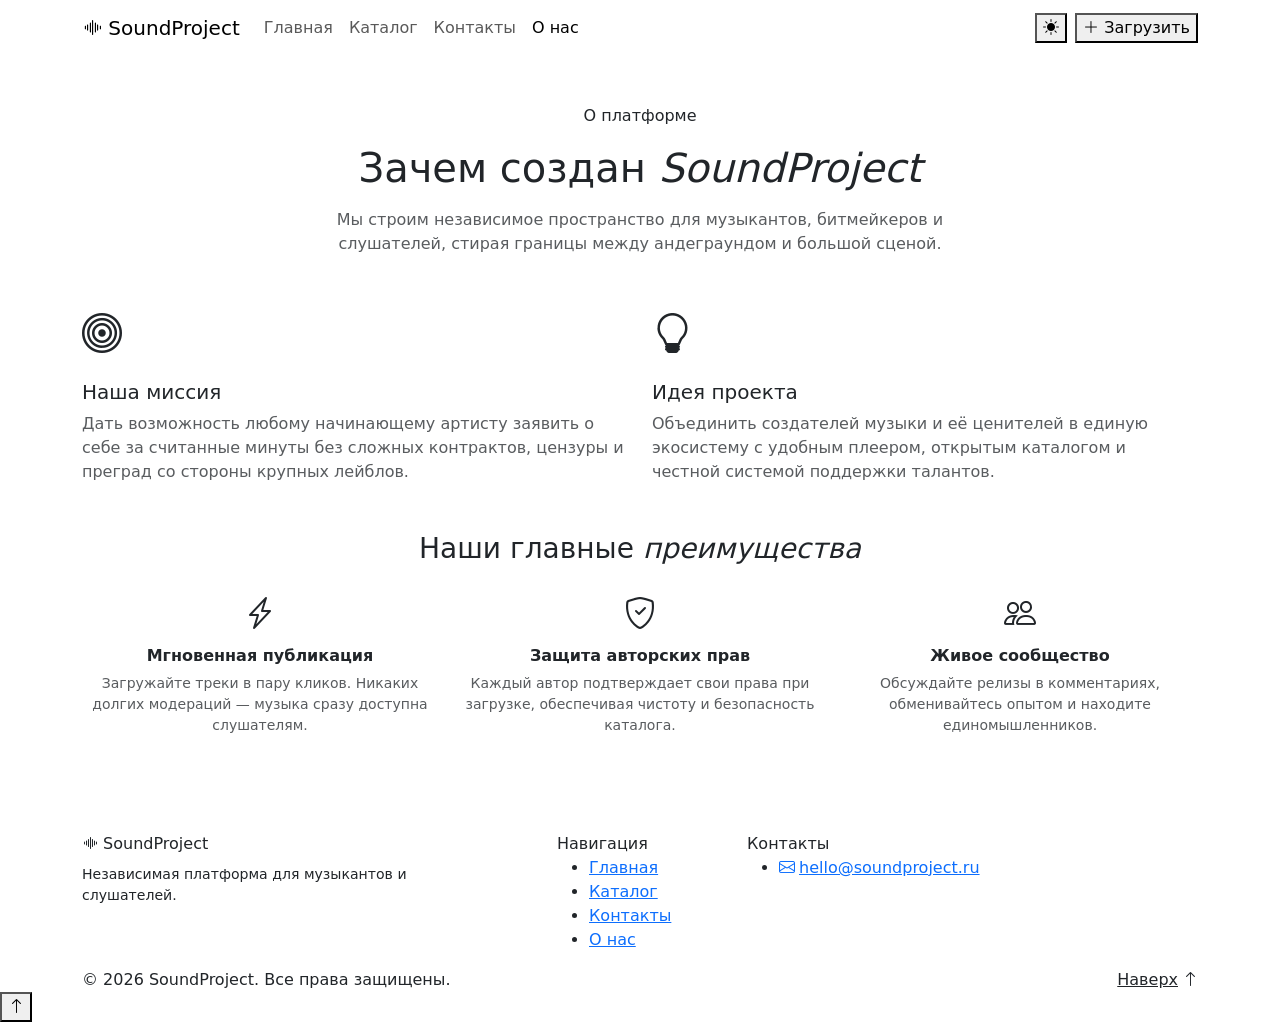
==== about.html @ 77ac219e "Create about.html" ====
<!DOCTYPE html>
<html lang="ru" data-theme="dark">
<head>
  <meta charset="UTF-8">
  <meta name="viewport" content="width=device-width, initial-scale=1">
  <title>О нас — SoundProject</title>
  <link rel="preconnect" href="https://fonts.googleapis.com">
  <link rel="preconnect" href="https://fonts.gstatic.com" crossorigin>
  <link href="https://fonts.googleapis.com/css2?family=Inter:wght@400;500;600;700;800&display=swap" rel="stylesheet">
  <link href="https://cdn.jsdelivr.net/npm/bootstrap@5.3.3/dist/css/bootstrap.min.css" rel="stylesheet">
  <link href="https://cdn.jsdelivr.net/npm/bootstrap-icons@1.11.3/font/bootstrap-icons.min.css" rel="stylesheet">
  <link href="css/custom.css" rel="stylesheet">
</head>
<body>

<nav class="navbar navbar-expand-lg sticky-top" id="top" aria-label="Основная навигация">
  <div class="container">
    <a class="navbar-brand" href="index.html"><i class="bi bi-soundwave logo-icon"></i> SoundProject</a>
    <div class="d-flex align-items-center gap-2 d-lg-none">
      <button class="theme-toggle" aria-label="Сменить тему"><i class="bi bi-sun-fill"></i></button>
      <button class="navbar-toggler" type="button" data-bs-toggle="collapse" data-bs-target="#mainNav" aria-controls="mainNav" aria-expanded="false" aria-label="Открыть меню"><span class="navbar-toggler-icon"></span></button>
    </div>
    <div class="collapse navbar-collapse" id="mainNav">
      <ul class="navbar-nav me-auto mb-2 mb-lg-0">
        <li class="nav-item"><a class="nav-link" href="index.html">Главная</a></li>
        <li class="nav-item"><a class="nav-link" href="catalog.html">Каталог</a></li>
        <li class="nav-item"><a class="nav-link" href="contacts.html">Контакты</a></li>
        <li class="nav-item"><a class="nav-link active" aria-current="page" href="about.html">О нас</a></li>
      </ul>
      <div class="d-flex align-items-center gap-2">
        <button class="theme-toggle d-none d-lg-flex" aria-label="Сменить тему"><i class="bi bi-sun-fill"></i></button>
        <button class="btn-sp" type="button" data-bs-toggle="modal" data-bs-target="#uploadModal"><i class="bi bi-plus-lg"></i> Загрузить</button>
      </div>
    </div>
  </div>
</nav>

<main class="container py-5">
  <div class="mb-5 text-center" style="max-width: 700px; margin: 0 auto;">
    <p class="section-eyebrow">О платформе</p>
    <h1 class="section-title mb-3">Зачем создан <em>SoundProject</em></h1>
    <p class="text-muted">Мы строим независимое пространство для музыкантов, битмейкеров и слушателей, стирая границы между андеграундом и большой сценой.</p>
  </div>

  <div class="row g-4 mb-5">
    <div class="col-12 col-md-6">
      <div class="author-bio h-100">
        <i class="bi bi-bullseye fs-1 mb-3 d-block" style="color:var(--sp-orange)"></i>
        <h3 class="h5">Наша миссия</h3>
        <p class="text-muted mb-0">Дать возможность любому начинающему артисту заявить о себе за считанные минуты без сложных контрактов, цензуры и преград со стороны крупных лейблов.</p>
      </div>
    </div>
    <div class="col-12 col-md-6">
      <div class="author-bio h-100">
        <i class="bi bi-lightbulb fs-1 mb-3 d-block" style="color:var(--sp-orange)"></i>
        <h3 class="h5">Идея проекта</h3>
        <p class="text-muted mb-0">Объединить создателей музыки и её ценителей в единую экосистему с удобным плеером, открытым каталогом и честной системой поддержки талантов.</p>
      </div>
    </div>
  </div>

  <div class="mb-5">
    <h2 class="h3 mb-4 text-center">Наши главные <em>преимущества</em></h2>
    <div class="row g-4">
      <div class="col-12 col-md-4">
        <div class="author-bio h-100 text-center">
          <i class="bi bi-lightning-charge fs-2 text-warning mb-2 d-block" style="color:var(--sp-orange)!important"></i>
          <h4 class="h6 fw-bold">Мгновенная публикация</h4>
          <p class="text-muted small mb-0">Загружайте треки в пару кликов. Никаких долгих модераций — музыка сразу доступна слушателям.</p>
        </div>
      </div>
      <div class="col-12 col-md-4">
        <div class="author-bio h-100 text-center">
          <i class="bi bi-shield-check fs-2 mb-2 d-block" style="color:var(--sp-orange)"></i>
          <h4 class="h6 fw-bold">Защита авторских прав</h4>
          <p class="text-muted small mb-0">Каждый автор подтверждает свои права при загрузке, обеспечивая чистоту и безопасность каталога.</p>
        </div>
      </div>
      <div class="col-12 col-md-4">
        <div class="author-bio h-100 text-center">
          <i class="bi bi-people fs-2 mb-2 d-block" style="color:var(--sp-orange)"></i>
          <h4 class="h6 fw-bold">Живое сообщество</h4>
          <p class="text-muted small mb-0">Обсуждайте релизы в комментариях, обменивайтесь опытом и находите единомышленников.</p>
        </div>
      </div>
    </div>
  </div>
</main>

<footer>
  <div class="container">
    <div class="row g-4">
      <div class="col-12 col-md-5">
        <div class="footer-brand mb-2"><i class="bi bi-soundwave logo-icon"></i> SoundProject</div>
        <p style="font-size:.88rem;max-width:28em">Независимая платформа для музыкантов и слушателей.</p>
      </div>
      <div class="col-6 col-md-2">
        <div class="footer-col-title">Навигация</div>
        <ul class="footer-links">
          <li><a href="index.html">Главная</a></li>
          <li><a href="catalog.html">Каталог</a></li>
          <li><a href="contacts.html">Контакты</a></li>
          <li><a href="about.html">О нас</a></li>
        </ul>
      </div>
      <div class="col-6 col-md-3">
        <div class="footer-col-title">Контакты</div>
        <ul class="footer-links">
          <li><a href="mailto:hello@soundproject.ru"><i class="bi bi-envelope me-1"></i>hello@soundproject.ru</a></li>
        </ul>
      </div>
    </div>
    <div class="footer-bottom d-flex flex-wrap justify-content-between gap-2">
      <span>© 2026 SoundProject. Все права защищены.</span>
      <a href="#top" style="color:var(--sp-muted)" class="d-flex align-items-center gap-1">Наверх <i class="bi bi-arrow-up"></i></a>
    </div>
  </div>
</footer>

<button id="backTop" aria-label="Наверх"><i class="bi bi-arrow-up"></i></button>

<script src="https://cdn.jsdelivr.net/npm/bootstrap@5.3.3/dist/js/bootstrap.bundle.min.js"></script>
<script src="js/app.js"></script>
</body>
</html>
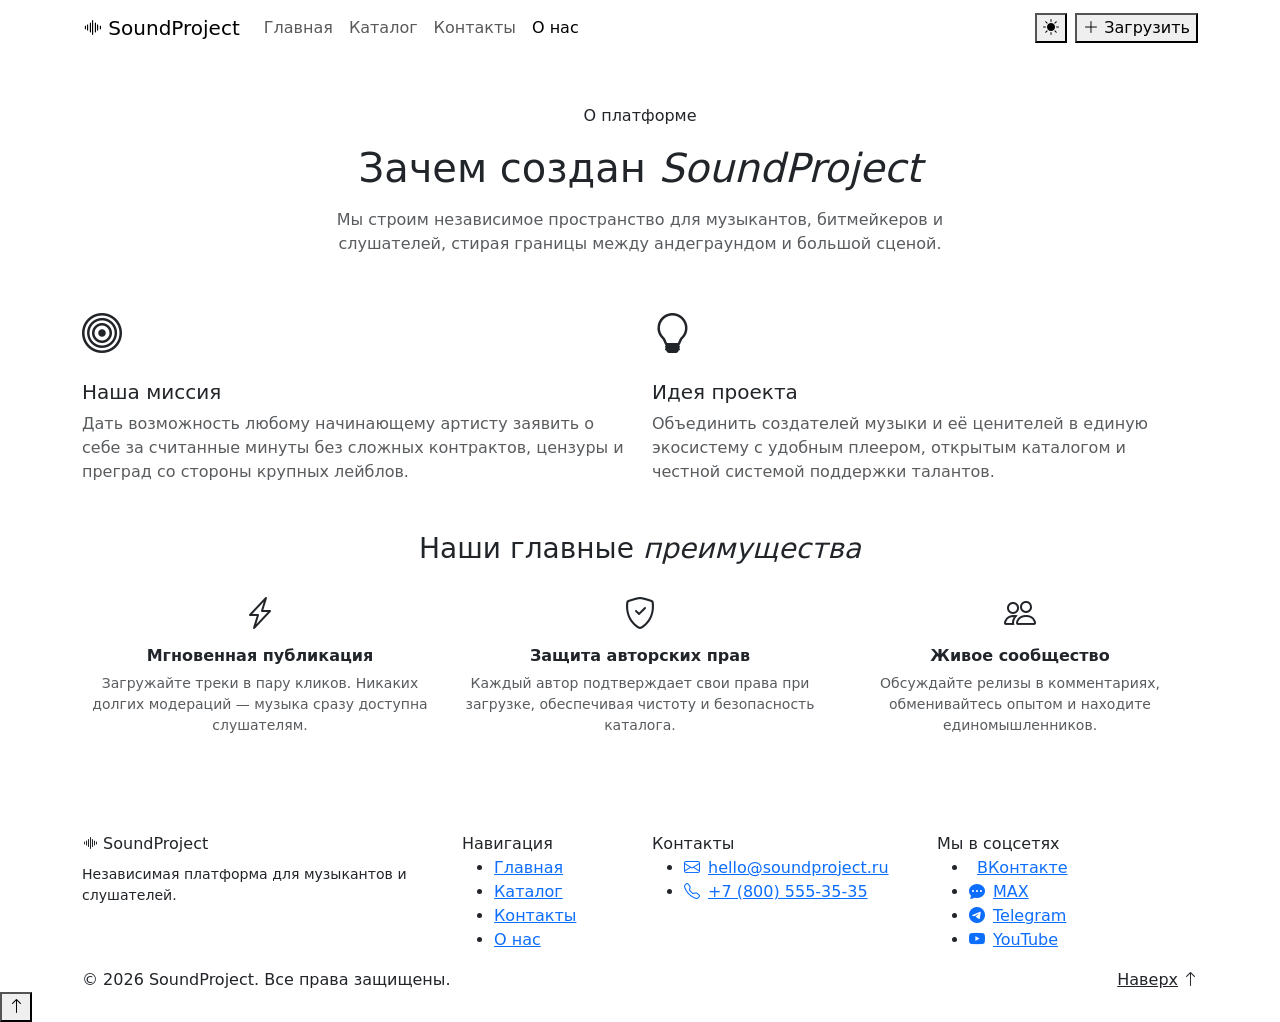
==== commit d31db41b: "Update about.html" ====
--- a/about.html
+++ b/about.html
@@ -90,7 +90,7 @@
 <footer>
   <div class="container">
     <div class="row g-4">
-      <div class="col-12 col-md-5">
+      <div class="col-12 col-md-4">
         <div class="footer-brand mb-2"><i class="bi bi-soundwave logo-icon"></i> SoundProject</div>
         <p style="font-size:.88rem;max-width:28em">Независимая платформа для музыкантов и слушателей.</p>
       </div>
@@ -106,7 +106,17 @@
       <div class="col-6 col-md-3">
         <div class="footer-col-title">Контакты</div>
         <ul class="footer-links">
-          <li><a href="mailto:hello@soundproject.ru"><i class="bi bi-envelope me-1"></i>hello@soundproject.ru</a></li>
+          <li><a href="mailto:hello@soundproject.ru"><i class="bi bi-envelope me-2" style="color:var(--sp-orange)"></i>hello@soundproject.ru</a></li>
+          <li><a href="tel:+78005553535"><i class="bi bi-telephone me-2" style="color:var(--sp-orange)"></i>+7 (800) 555-35-35</a></li>
+        </ul>
+      </div>
+      <div class="col-12 col-md-3">
+        <div class="footer-col-title">Мы в соцсетях</div>
+        <ul class="footer-links">
+          <li><a href="#"><i class="bi bi-vk me-2" style="color:var(--sp-orange)"></i>ВКонтакте</a></li>
+          <li><a href="#"><i class="bi bi-chat-dots-fill me-2" style="color:var(--sp-orange)"></i>MAX</a></li>
+          <li><a href="#"><i class="bi bi-telegram me-2" style="color:var(--sp-orange)"></i>Telegram</a></li>
+          <li><a href="#"><i class="bi bi-youtube me-2" style="color:var(--sp-orange)"></i>YouTube</a></li>
         </ul>
       </div>
     </div>
